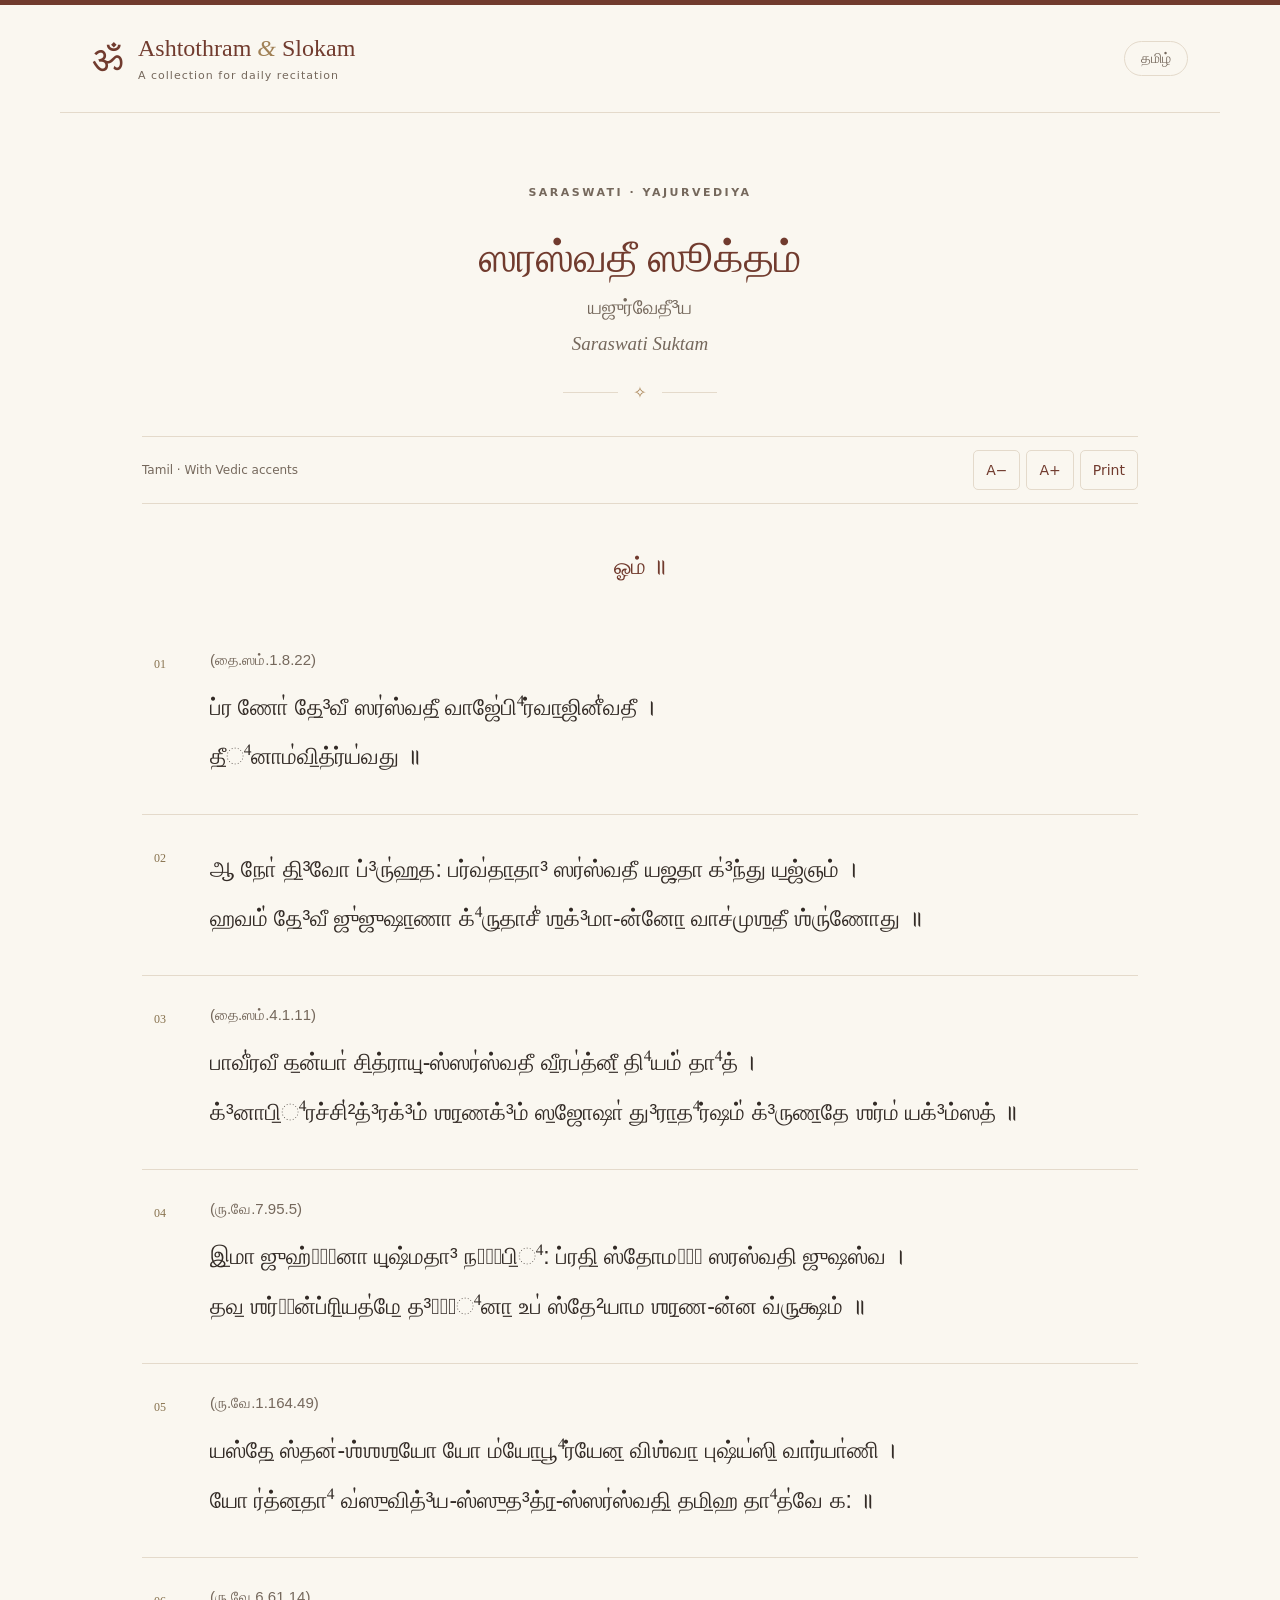
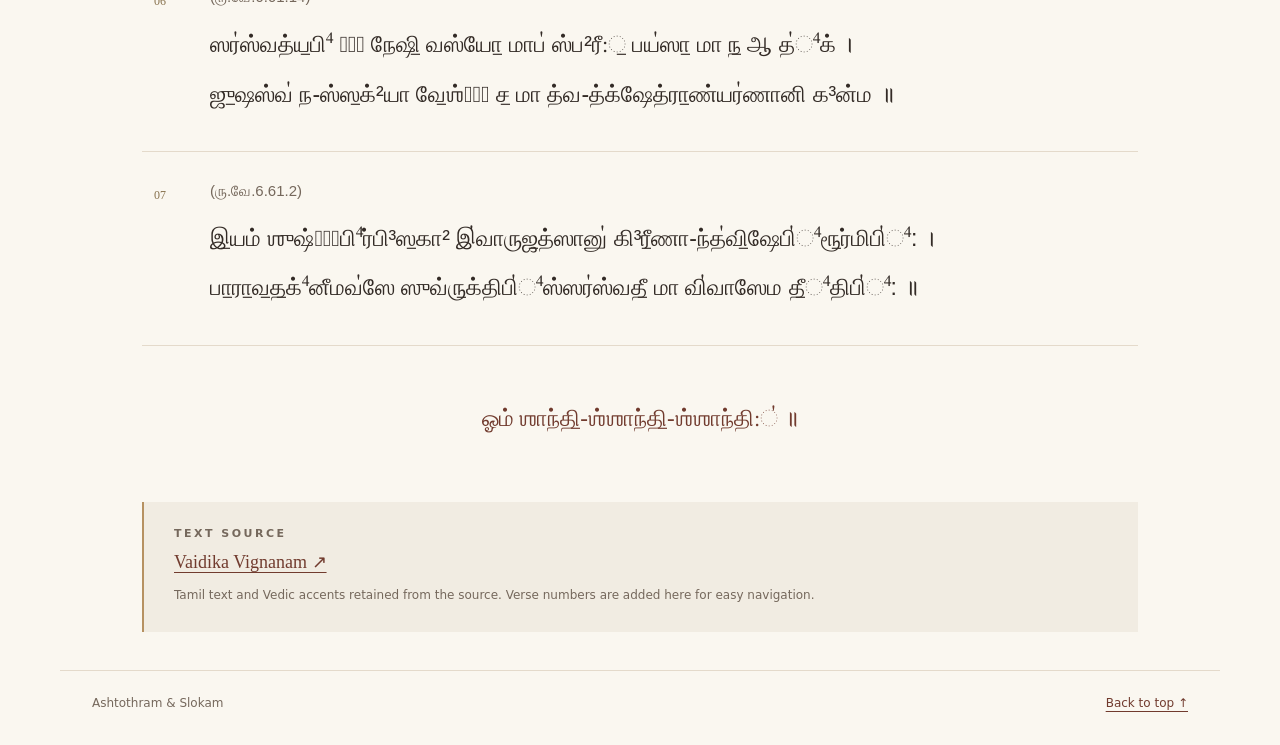
==== index.html @ 76d137a7 "Create Tamil Saraswati Suktam reading site" ====
<!doctype html>
<html lang="ta">
<head>
<meta charset="utf-8">
<meta name="viewport" content="width=device-width, initial-scale=1">
<meta name="theme-color" content="#713b2e">
<meta name="description" content="Saraswati Suktam (Yajurvediya) in Tamil with Vedic accents. A personal collection of Ashtothram and slokam texts.">
<title>Saraswati Suktam · Ashtothram & Slokam</title>
<link rel="stylesheet" href="style.css">
<script src="script.js" defer></script>
</head>
<body id="top">
<a class="skip" href="#hymn">Skip to hymn</a>
<header class="site-header"><a class="brand" href="./" lang="en"><span class="emblem" aria-hidden="true">ॐ</span><span>Ashtothram <i>&</i> Slokam<small>A collection for daily recitation</small></span></a><span class="language">தமிழ்</span></header>
<main>
<div class="intro"><p class="eyebrow" lang="en">SARASWATI · YAJURVEDIYA</p><h1>ஸரஸ்வதீ ஸூக்தம்</h1><p class="subtitle">யஜுர்வேதீ³ய</p><p class="english-title" lang="en">Saraswati Suktam</p><div class="ornament" aria-hidden="true"><span></span>✧<span></span></div></div>
<div class="reading-bar" lang="en"><span>Tamil · With Vedic accents</span><div class="controls" hidden><button id="smaller" aria-label="Decrease text size">A−</button><button id="larger" aria-label="Increase text size">A+</button><button id="print">Print</button></div></div>
<article id="hymn" tabindex="-1" aria-label="ஸரஸ்வதீ ஸூக்தம்">
<p class="invocation">ஓம் ॥</p>
<section class="verse" id="verse-1"><a class="verse-number" href="#verse-1" aria-label="Verse 1">01</a><div><p class="reference">(தை.ஸம்.1.8.22)</p><p class="mantra">ப்ர ணோ॑ தே॒³வீ ஸர॑ஸ்வதீ॒ வாஜே॑பி⁴ர்வா॒ஜினீ॑வதீ ।<br>தீ॒⁴னாம॑வி॒த்ர்ய॑வது ॥</p></div></section>
<section class="verse" id="verse-2"><a class="verse-number" href="#verse-2" aria-label="Verse 2">02</a><div><p class="mantra">ஆ நோ॑ தி॒³வோ ப்³ரு॑ஹ॒த: பர்வ॑தா॒தா³ ஸர॑ஸ்வதீ யஜ॒தா க॑³ந்து ய॒ஜ்ஞம் ।<br>ஹவம்॑ தே॒³வீ ஜு॑ஜுஷா॒ணா க்⁴ரு॒தாசீ॑ ஶ॒க்³மா-ன்னோ॒ வாச॑முஶ॒தீ ஶ்ரு॑ணோது ॥</p></div></section>
<section class="verse" id="verse-3"><a class="verse-number" href="#verse-3" aria-label="Verse 3">03</a><div><p class="reference">(தை.ஸம்.4.1.11)</p><p class="mantra">பாவீ॑ரவீ க॒ன்யா॑ சி॒த்ராயு॒-ஸ்ஸர॑ஸ்வதீ வீ॒ரப॑த்னீ॒ தி⁴யம்॑ தா⁴த் ।<br>க்³னாபி॒⁴ரச்சி॑²த்³ரக்³ம் ஶர॒ணக்³ம் ஸ॒ஜோஷா॑ து³ரா॒த⁴ர்​ஷம்॑ க்³ருண॒தே ஶர்ம॑ யக்³ம்ஸத் ॥</p></div></section>
<section class="verse" id="verse-4"><a class="verse-number" href="#verse-4" aria-label="Verse 4">04</a><div><p class="reference">(ரு.வே.7.95.5)</p><p class="mantra">இ॒மா ஜுஹ்வா᳚னா யு॒ஷ்மதா³ நமோ᳚பி॒⁴: ப்ரதி॒ ஸ்தோமம்᳚ ஸரஸ்வதி ஜுஷஸ்வ ।<br>தவ॒ ஶர்ம᳚ன்ப்ரி॒யத॑மே॒ த³தா᳚⁴னா॒ உப॑ ஸ்தே²யாம ஶர॒ண-ன்ன வ்ரு॒க்ஷம் ॥</p></div></section>
<section class="verse" id="verse-5"><a class="verse-number" href="#verse-5" aria-label="Verse 5">05</a><div><p class="reference">(ரு.வே.1.164.49)</p><p class="mantra">யஸ்தே॒ ஸ்தன॑-ஶ்ஶஶ॒யோ யோ ம॑யோ॒பூ⁴ர்யேன॒ விஶ்வா॒ புஷ்ய॑ஸி॒ வார்யா॑ணி ।<br>யோ ர॑த்ன॒தா⁴ வ॑ஸு॒வித்³ய-ஸ்ஸு॒த³த்ர॒-ஸ்ஸர॑ஸ்வதி॒ தமி॒ஹ தா⁴த॑வே க: ॥</p></div></section>
<section class="verse" id="verse-6"><a class="verse-number" href="#verse-6" aria-label="Verse 6">06</a><div><p class="reference">(ரு.வே.6.61.14)</p><p class="mantra">ஸர॑ஸ்வத்ய॒பி⁴ நோ᳚ நேஷி॒ வஸ்யோ॒ மாப॑ ஸ்ப²ரீ:॒ பய॑ஸா॒ மா ந॒ ஆ த॑⁴க் ।<br>ஜு॒ஷஸ்வ॑ ந-ஸ்ஸ॒க்²யா வே॒ஶ்யா᳚ ச॒ மா த்வ-த்க்ஷேத்ரா॒ண்யர॑ணானி க³ன்ம ॥</p></div></section>
<section class="verse" id="verse-7"><a class="verse-number" href="#verse-7" aria-label="Verse 7">07</a><div><p class="reference">(ரு.வே.6.61.2)</p><p class="mantra">இ॒யம் ஶுஷ்மே᳚பி⁴ர்பி³ஸ॒கா² இ॑வாருஜ॒த்ஸானு॑ கி³ரீ॒ணா-ந்த॑வி॒ஷேபி॑⁴ரூ॒ர்மிபி॑⁴: ।<br>பா॒ரா॒வ॒த॒க்⁴னீமவ॑ஸே ஸுவ்ரு॒க்திபி॑⁴ஸ்ஸர॑ஸ்வதீ॒ மா வி॑வாஸேம தீ॒⁴திபி॑⁴: ॥</p></div></section>
<p class="closing">ஓம் ஶாந்தி॒-ஶ்ஶாந்தி॒-ஶ்ஶாந்தி:॑ ॥</p>
</article>
<aside class="source" lang="en"><p class="eyebrow">TEXT SOURCE</p><a href="https://vignanam.org/tamil/saraswati-suktam-yajurvediya.html">Vaidika Vignanam ↗</a><p>Tamil text and Vedic accents retained from the source. Verse numbers are added here for easy navigation.</p></aside>
</main>
<footer lang="en"><span>Ashtothram & Slokam</span><a href="#top">Back to top ↑</a></footer>
</body>
</html>
---- style.css ----
:root{color-scheme:light;--paper:#faf7f0;--ink:#332b26;--accent:#713b2e;--muted:#75685c;--line:#e4dacb;--verse-size:23px}*{box-sizing:border-box}html{scroll-behavior:smooth;scroll-padding-top:24px}body{margin:0;background:var(--paper);color:var(--ink);font-family:system-ui,-apple-system,sans-serif;border-top:5px solid var(--accent)}a{color:var(--accent);text-underline-offset:4px}a:focus-visible,button:focus-visible{outline:3px solid #ac722c;outline-offset:5px}.site-header{max-width:1160px;margin:auto;padding:30px 32px;display:flex;align-items:center;justify-content:space-between;border-bottom:1px solid var(--line)}.brand{display:flex;gap:15px;align-items:center;text-decoration:none;font-family:Georgia,serif;font-size:24px}.brand i{font-weight:normal;color:#a08055}.brand small{display:block;font:11px system-ui,sans-serif;letter-spacing:1px;color:var(--muted);margin-top:7px}.emblem{font-size:37px}.language{font-size:14px;color:var(--muted);border:1px solid var(--line);border-radius:30px;padding:8px 16px}main{max-width:1060px;margin:auto;padding:0 32px}.intro{text-align:center;padding:62px 0 34px}.eyebrow{font-size:11px;font-weight:600;letter-spacing:2.5px;color:var(--muted)}h1{font-family:"Tamil Sangam MN","Noto Sans Tamil",Latha,serif;color:var(--accent);font-weight:500;font-size:clamp(28px,4.5vw,43px);line-height:1.7;margin:22px 0 2px}.subtitle{font-family:"Tamil Sangam MN",Latha,sans-serif;font-size:20px;margin:0;color:var(--muted)}.english-title{font-family:Georgia,serif;font-size:19px;font-style:italic;margin:14px 0;color:var(--muted)}.ornament{display:flex;align-items:center;justify-content:center;gap:15px;color:#aa8557;margin-top:28px}.ornament span{height:1px;width:55px;background:var(--line)}.reading-bar{display:flex;justify-content:space-between;align-items:center;gap:12px;border-block:1px solid var(--line);padding:13px 0;color:var(--muted);font-size:12px}.controls{display:flex;gap:6px}.controls[hidden]{display:none}button{border:1px solid var(--line);background:transparent;border-radius:5px;min-height:40px;min-width:42px;padding:8px 12px;color:var(--accent);font:14px system-ui;cursor:pointer}button:hover{background:#eee5d7}button:disabled{opacity:.4;cursor:default}article{padding:30px 0 10px}.invocation,.closing{text-align:center;font-family:"Tamil Sangam MN","Noto Sans Tamil",Latha,serif;color:var(--accent);font-size:var(--verse-size);line-height:2.2}.invocation{margin:8px 0 28px}.verse{display:grid;grid-template-columns:38px minmax(0,1fr);gap:18px;padding:30px 12px 32px;border-bottom:1px solid var(--line);scroll-margin-top:24px}.verse:target{background:#f0e7d8;border-radius:6px}.verse-number{font:12px Georgia,serif;color:#88734f;text-decoration:none;padding-top:6px}.reference{font-family:"Tamil Sangam MN",Latha,sans-serif;font-size:15px;color:var(--muted);margin:0 0 14px}.mantra{font-family:"Tamil Sangam MN","Noto Sans Tamil",Latha,"Nirmala UI",sans-serif;font-size:var(--verse-size);line-height:2.15;overflow-wrap:anywhere;margin:0}.closing{padding:25px 0;overflow-wrap:anywhere}.source{margin:0 0 38px;padding:25px 30px;background:#f1ece2;border-left:2px solid #b69161}.source .eyebrow{margin-top:0}.source a{font-family:Georgia,serif;font-size:18px}.source p:last-child{color:var(--muted);font-size:12px;line-height:1.8;margin-bottom:0}footer{max-width:1160px;margin:auto;border-top:1px solid var(--line);padding:25px 32px 35px;display:flex;justify-content:space-between;gap:15px;font-size:12px;color:var(--muted)}.skip{position:absolute;left:16px;top:-100px;padding:12px;background:white;z-index:10}.skip:focus{top:10px}@media(max-width:600px){.site-header{padding:22px 18px}.brand{font-size:18px;gap:10px}.brand small{font-size:9px;letter-spacing:.2px}.emblem{font-size:30px}.language{padding:6px 10px;font-size:12px}main{padding:0 18px}.intro{padding:38px 0 26px}.reading-bar{font-size:10px}.verse{gap:7px;grid-template-columns:24px minmax(0,1fr);padding:24px 0}.mantra{font-size:calc(var(--verse-size) - 2px);line-height:2.2}.source{padding:20px}footer{padding:22px 18px}.closing{font-size:20px}}@media(prefers-reduced-motion:reduce){html{scroll-behavior:auto}}@media print{body{background:white;border:0}.site-header,.reading-bar,footer,.skip,.ornament{display:none}.intro{padding:0 0 15px}main{max-width:none;padding:0}h1{font-size:26px}.verse{break-inside:avoid;padding:14px 0}.mantra{font-size:16px;line-height:1.9}.reference{font-size:11px}.invocation,.closing{font-size:17px;margin:10px 0;padding:0}.source{background:none;margin:15px 0 0;padding:10px}.source a::after{content:" (" attr(href) ")";font:10px sans-serif}.source p{font-size:10px}}
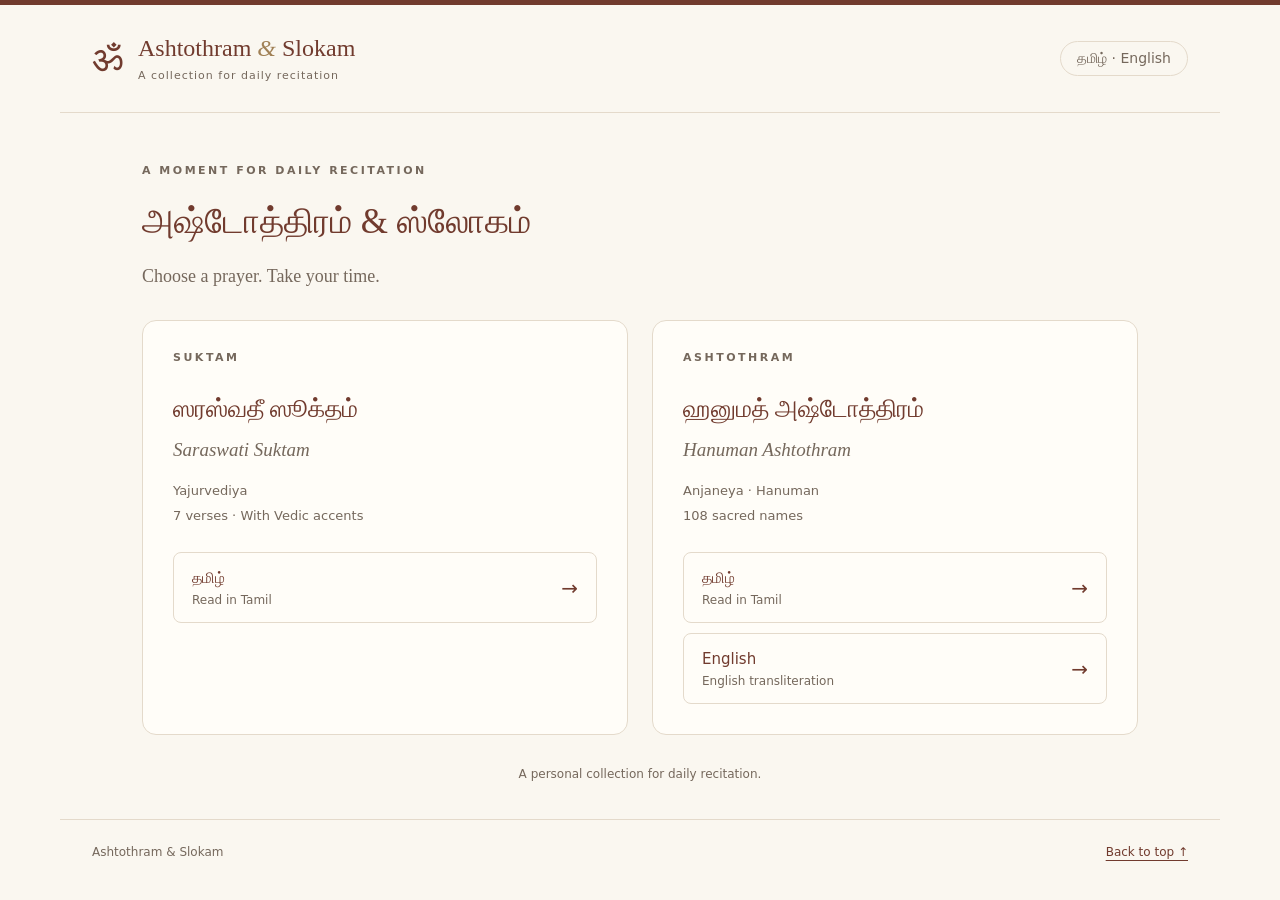
==== commit c82f6eee: "Add Hanuman Ashtothram and a card-based prayer collection" ====
--- a/index.html
+++ b/index.html
@@ -4,30 +4,20 @@
 <meta charset="utf-8">
 <meta name="viewport" content="width=device-width, initial-scale=1">
 <meta name="theme-color" content="#713b2e">
-<meta name="description" content="Saraswati Suktam (Yajurvediya) in Tamil with Vedic accents. A personal collection of Ashtothram and slokam texts.">
-<title>Saraswati Suktam · Ashtothram & Slokam</title>
+<meta name="description" content="A personal collection of prayers: Saraswati Suktam in Tamil and Hanuman Ashtothram in Tamil and English transliteration.">
+<title>Ashtothram & Slokam · Prayer collection</title>
 <link rel="stylesheet" href="style.css">
-<script src="script.js" defer></script>
+
 </head>
 <body id="top">
-<a class="skip" href="#hymn">Skip to hymn</a>
-<header class="site-header"><a class="brand" href="./" lang="en"><span class="emblem" aria-hidden="true">ॐ</span><span>Ashtothram <i>&</i> Slokam<small>A collection for daily recitation</small></span></a><span class="language">தமிழ்</span></header>
-<main>
-<div class="intro"><p class="eyebrow" lang="en">SARASWATI · YAJURVEDIYA</p><h1>ஸரஸ்வதீ ஸூக்தம்</h1><p class="subtitle">யஜுர்வேதீ³ய</p><p class="english-title" lang="en">Saraswati Suktam</p><div class="ornament" aria-hidden="true"><span></span>✧<span></span></div></div>
-<div class="reading-bar" lang="en"><span>Tamil · With Vedic accents</span><div class="controls" hidden><button id="smaller" aria-label="Decrease text size">A−</button><button id="larger" aria-label="Increase text size">A+</button><button id="print">Print</button></div></div>
-<article id="hymn" tabindex="-1" aria-label="ஸரஸ்வதீ ஸூக்தம்">
-<p class="invocation">ஓம் ॥</p>
-<section class="verse" id="verse-1"><a class="verse-number" href="#verse-1" aria-label="Verse 1">01</a><div><p class="reference">(தை.ஸம்.1.8.22)</p><p class="mantra">ப்ர ணோ॑ தே॒³வீ ஸர॑ஸ்வதீ॒ வாஜே॑பி⁴ர்வா॒ஜினீ॑வதீ ।<br>தீ॒⁴னாம॑வி॒த்ர்ய॑வது ॥</p></div></section>
-<section class="verse" id="verse-2"><a class="verse-number" href="#verse-2" aria-label="Verse 2">02</a><div><p class="mantra">ஆ நோ॑ தி॒³வோ ப்³ரு॑ஹ॒த: பர்வ॑தா॒தா³ ஸர॑ஸ்வதீ யஜ॒தா க॑³ந்து ய॒ஜ்ஞம் ।<br>ஹவம்॑ தே॒³வீ ஜு॑ஜுஷா॒ணா க்⁴ரு॒தாசீ॑ ஶ॒க்³மா-ன்னோ॒ வாச॑முஶ॒தீ ஶ்ரு॑ணோது ॥</p></div></section>
-<section class="verse" id="verse-3"><a class="verse-number" href="#verse-3" aria-label="Verse 3">03</a><div><p class="reference">(தை.ஸம்.4.1.11)</p><p class="mantra">பாவீ॑ரவீ க॒ன்யா॑ சி॒த்ராயு॒-ஸ்ஸர॑ஸ்வதீ வீ॒ரப॑த்னீ॒ தி⁴யம்॑ தா⁴த் ।<br>க்³னாபி॒⁴ரச்சி॑²த்³ரக்³ம் ஶர॒ணக்³ம் ஸ॒ஜோஷா॑ து³ரா॒த⁴ர்​ஷம்॑ க்³ருண॒தே ஶர்ம॑ யக்³ம்ஸத் ॥</p></div></section>
-<section class="verse" id="verse-4"><a class="verse-number" href="#verse-4" aria-label="Verse 4">04</a><div><p class="reference">(ரு.வே.7.95.5)</p><p class="mantra">இ॒மா ஜுஹ்வா᳚னா யு॒ஷ்மதா³ நமோ᳚பி॒⁴: ப்ரதி॒ ஸ்தோமம்᳚ ஸரஸ்வதி ஜுஷஸ்வ ।<br>தவ॒ ஶர்ம᳚ன்ப்ரி॒யத॑மே॒ த³தா᳚⁴னா॒ உப॑ ஸ்தே²யாம ஶர॒ண-ன்ன வ்ரு॒க்ஷம் ॥</p></div></section>
-<section class="verse" id="verse-5"><a class="verse-number" href="#verse-5" aria-label="Verse 5">05</a><div><p class="reference">(ரு.வே.1.164.49)</p><p class="mantra">யஸ்தே॒ ஸ்தன॑-ஶ்ஶஶ॒யோ யோ ம॑யோ॒பூ⁴ர்யேன॒ விஶ்வா॒ புஷ்ய॑ஸி॒ வார்யா॑ணி ।<br>யோ ர॑த்ன॒தா⁴ வ॑ஸு॒வித்³ய-ஸ்ஸு॒த³த்ர॒-ஸ்ஸர॑ஸ்வதி॒ தமி॒ஹ தா⁴த॑வே க: ॥</p></div></section>
-<section class="verse" id="verse-6"><a class="verse-number" href="#verse-6" aria-label="Verse 6">06</a><div><p class="reference">(ரு.வே.6.61.14)</p><p class="mantra">ஸர॑ஸ்வத்ய॒பி⁴ நோ᳚ நேஷி॒ வஸ்யோ॒ மாப॑ ஸ்ப²ரீ:॒ பய॑ஸா॒ மா ந॒ ஆ த॑⁴க் ।<br>ஜு॒ஷஸ்வ॑ ந-ஸ்ஸ॒க்²யா வே॒ஶ்யா᳚ ச॒ மா த்வ-த்க்ஷேத்ரா॒ண்யர॑ணானி க³ன்ம ॥</p></div></section>
-<section class="verse" id="verse-7"><a class="verse-number" href="#verse-7" aria-label="Verse 7">07</a><div><p class="reference">(ரு.வே.6.61.2)</p><p class="mantra">இ॒யம் ஶுஷ்மே᳚பி⁴ர்பி³ஸ॒கா² இ॑வாருஜ॒த்ஸானு॑ கி³ரீ॒ணா-ந்த॑வி॒ஷேபி॑⁴ரூ॒ர்மிபி॑⁴: ।<br>பா॒ரா॒வ॒த॒க்⁴னீமவ॑ஸே ஸுவ்ரு॒க்திபி॑⁴ஸ்ஸர॑ஸ்வதீ॒ மா வி॑வாஸேம தீ॒⁴திபி॑⁴: ॥</p></div></section>
-<p class="closing">ஓம் ஶாந்தி॒-ஶ்ஶாந்தி॒-ஶ்ஶாந்தி:॑ ॥</p>
-</article>
-<aside class="source" lang="en"><p class="eyebrow">TEXT SOURCE</p><a href="https://vignanam.org/tamil/saraswati-suktam-yajurvediya.html">Vaidika Vignanam ↗</a><p>Tamil text and Vedic accents retained from the source. Verse numbers are added here for easy navigation.</p></aside>
-</main>
-<footer lang="en"><span>Ashtothram & Slokam</span><a href="#top">Back to top ↑</a></footer>
-</body>
-</html>
+<a class="skip" href="#collection">Skip to prayers</a>
+<header class="site-header"><a class="brand" href="./" lang="en"><span class="emblem" aria-hidden="true">ॐ</span><span>Ashtothram <i>&</i> Slokam<small>A collection for daily recitation</small></span></a><span class="language">தமிழ் · English</span></header>
+<main class="collection-home" id="collection">
+<div class="collection-intro"><p class="eyebrow" lang="en">A MOMENT FOR DAILY RECITATION</p><h1>அஷ்டோத்திரம் &amp; ஸ்லோகம்</h1><p lang="en">Choose a prayer. Take your time.</p></div>
+<div class="prayer-grid">
+<section class="prayer-card" aria-labelledby="saraswati-title"><p class="eyebrow" lang="en">SUKTAM</p><h2 id="saraswati-title">ஸரஸ்வதீ ஸூக்தம்</h2><p class="card-subtitle" lang="en">Saraswati Suktam</p><p class="card-description" lang="en">Yajurvediya<br>7 verses · With Vedic accents</p><nav class="reading-links" aria-label="Read Saraswati Suktam"><a href="saraswati-suktam.html"><span><strong>தமிழ்</strong><small lang="en">Read in Tamil</small></span><span aria-hidden="true">→</span></a></nav></section>
+<section class="prayer-card" aria-labelledby="hanuman-title"><p class="eyebrow" lang="en">ASHTOTHRAM</p><h2 id="hanuman-title">ஹனுமத் அஷ்டோத்திரம்</h2><p class="card-subtitle" lang="en">Hanuman Ashtothram</p><p class="card-description" lang="en">Anjaneya · Hanuman<br>108 sacred names</p><nav class="reading-links" aria-label="Read Hanuman Ashtothram"><a href="hanuman-ashtothram.html#tamil"><span><strong>தமிழ்</strong><small lang="en">Read in Tamil</small></span><span aria-hidden="true">→</span></a><a href="hanuman-ashtothram.html#english" lang="en"><span><strong>English</strong><small>English transliteration</small></span><span aria-hidden="true">→</span></a></nav></section>
+</div>
+<p class="collection-note" lang="en">A personal collection for daily recitation.</p>
+</main><footer lang="en"><span>Ashtothram &amp; Slokam</span><a href="#top">Back to top ↑</a></footer>
+</body></html>
--- a/style.css
+++ b/style.css
@@ -1 +1,5 @@
 :root{color-scheme:light;--paper:#faf7f0;--ink:#332b26;--accent:#713b2e;--muted:#75685c;--line:#e4dacb;--verse-size:23px}*{box-sizing:border-box}html{scroll-behavior:smooth;scroll-padding-top:24px}body{margin:0;background:var(--paper);color:var(--ink);font-family:system-ui,-apple-system,sans-serif;border-top:5px solid var(--accent)}a{color:var(--accent);text-underline-offset:4px}a:focus-visible,button:focus-visible{outline:3px solid #ac722c;outline-offset:5px}.site-header{max-width:1160px;margin:auto;padding:30px 32px;display:flex;align-items:center;justify-content:space-between;border-bottom:1px solid var(--line)}.brand{display:flex;gap:15px;align-items:center;text-decoration:none;font-family:Georgia,serif;font-size:24px}.brand i{font-weight:normal;color:#a08055}.brand small{display:block;font:11px system-ui,sans-serif;letter-spacing:1px;color:var(--muted);margin-top:7px}.emblem{font-size:37px}.language{font-size:14px;color:var(--muted);border:1px solid var(--line);border-radius:30px;padding:8px 16px}main{max-width:1060px;margin:auto;padding:0 32px}.intro{text-align:center;padding:62px 0 34px}.eyebrow{font-size:11px;font-weight:600;letter-spacing:2.5px;color:var(--muted)}h1{font-family:"Tamil Sangam MN","Noto Sans Tamil",Latha,serif;color:var(--accent);font-weight:500;font-size:clamp(28px,4.5vw,43px);line-height:1.7;margin:22px 0 2px}.subtitle{font-family:"Tamil Sangam MN",Latha,sans-serif;font-size:20px;margin:0;color:var(--muted)}.english-title{font-family:Georgia,serif;font-size:19px;font-style:italic;margin:14px 0;color:var(--muted)}.ornament{display:flex;align-items:center;justify-content:center;gap:15px;color:#aa8557;margin-top:28px}.ornament span{height:1px;width:55px;background:var(--line)}.reading-bar{display:flex;justify-content:space-between;align-items:center;gap:12px;border-block:1px solid var(--line);padding:13px 0;color:var(--muted);font-size:12px}.controls{display:flex;gap:6px}.controls[hidden]{display:none}button{border:1px solid var(--line);background:transparent;border-radius:5px;min-height:40px;min-width:42px;padding:8px 12px;color:var(--accent);font:14px system-ui;cursor:pointer}button:hover{background:#eee5d7}button:disabled{opacity:.4;cursor:default}article{padding:30px 0 10px}.invocation,.closing{text-align:center;font-family:"Tamil Sangam MN","Noto Sans Tamil",Latha,serif;color:var(--accent);font-size:var(--verse-size);line-height:2.2}.invocation{margin:8px 0 28px}.verse{display:grid;grid-template-columns:38px minmax(0,1fr);gap:18px;padding:30px 12px 32px;border-bottom:1px solid var(--line);scroll-margin-top:24px}.verse:target{background:#f0e7d8;border-radius:6px}.verse-number{font:12px Georgia,serif;color:#88734f;text-decoration:none;padding-top:6px}.reference{font-family:"Tamil Sangam MN",Latha,sans-serif;font-size:15px;color:var(--muted);margin:0 0 14px}.mantra{font-family:"Tamil Sangam MN","Noto Sans Tamil",Latha,"Nirmala UI",sans-serif;font-size:var(--verse-size);line-height:2.15;overflow-wrap:anywhere;margin:0}.closing{padding:25px 0;overflow-wrap:anywhere}.source{margin:0 0 38px;padding:25px 30px;background:#f1ece2;border-left:2px solid #b69161}.source .eyebrow{margin-top:0}.source a{font-family:Georgia,serif;font-size:18px}.source p:last-child{color:var(--muted);font-size:12px;line-height:1.8;margin-bottom:0}footer{max-width:1160px;margin:auto;border-top:1px solid var(--line);padding:25px 32px 35px;display:flex;justify-content:space-between;gap:15px;font-size:12px;color:var(--muted)}.skip{position:absolute;left:16px;top:-100px;padding:12px;background:white;z-index:10}.skip:focus{top:10px}@media(max-width:600px){.site-header{padding:22px 18px}.brand{font-size:18px;gap:10px}.brand small{font-size:9px;letter-spacing:.2px}.emblem{font-size:30px}.language{padding:6px 10px;font-size:12px}main{padding:0 18px}.intro{padding:38px 0 26px}.reading-bar{font-size:10px}.verse{gap:7px;grid-template-columns:24px minmax(0,1fr);padding:24px 0}.mantra{font-size:calc(var(--verse-size) - 2px);line-height:2.2}.source{padding:20px}footer{padding:22px 18px}.closing{font-size:20px}}@media(prefers-reduced-motion:reduce){html{scroll-behavior:auto}}@media print{body{background:white;border:0}.site-header,.reading-bar,footer,.skip,.ornament{display:none}.intro{padding:0 0 15px}main{max-width:none;padding:0}h1{font-size:26px}.verse{break-inside:avoid;padding:14px 0}.mantra{font-size:16px;line-height:1.9}.reference{font-size:11px}.invocation,.closing{font-size:17px;margin:10px 0;padding:0}.source{background:none;margin:15px 0 0;padding:10px}.source a::after{content:" (" attr(href) ")";font:10px sans-serif}.source p{font-size:10px}}
+
+.collection-nav{display:flex;flex-wrap:wrap;gap:8px 24px;padding:20px 0;border-bottom:1px solid var(--line);font-size:13px}.collection-nav a{text-decoration:none;padding:6px 0;color:var(--muted)}.collection-nav a[aria-current="page"]{color:var(--accent);box-shadow:0 2px var(--accent)}.section-title{font-size:21px;font-weight:500;color:var(--accent);margin:25px 0}.names{list-style:none;padding:0;margin:0}.names li{display:grid;grid-template-columns:38px minmax(0,1fr);gap:18px;padding:15px 12px;border-bottom:1px solid var(--line);break-inside:avoid;scroll-margin-top:24px}.names li:target{background:#f0e7d8;border-radius:6px}.names .verse-number{padding-top:12px}.english-names .mantra,.english-closing{font-family:Georgia,serif}.transliteration-note{font-size:13px;color:var(--muted);line-height:1.7}#english{border-top:1px solid var(--line);padding-top:24px}@media(max-width:600px){.names li{grid-template-columns:28px minmax(0,1fr);gap:8px;padding:12px 0}.reading-bar{flex-wrap:wrap}.collection-nav{gap:8px 18px}}@media print{.collection-nav{display:none}.names li{padding:5px 0}.names .verse-number{padding-top:6px}.section-title{font-size:18px}#english{break-before:page}.transliteration-note{font-size:10px}}
+
+.collection-home{max-width:1060px;padding-bottom:26px}.collection-intro{padding:40px 0 28px}.collection-intro h1{font-size:clamp(25px,3.5vw,35px);margin:15px 0 8px}.collection-intro>p:last-child{font-family:Georgia,serif;font-size:18px;color:var(--muted);margin:0;line-height:1.8}.prayer-grid{display:grid;grid-template-columns:repeat(2,minmax(0,1fr));gap:24px}.prayer-card{min-width:0;background:#fffdf8;border:1px solid var(--line);border-radius:14px;padding:30px}.prayer-card>.eyebrow{margin:0 0 22px}.prayer-card h2{font-family:"Tamil Sangam MN","Noto Sans Tamil",Latha,serif;font-size:25px;font-weight:500;color:var(--accent);line-height:1.8;margin:0 0 8px;overflow-wrap:anywhere}.card-subtitle{font:italic 19px Georgia,serif;color:var(--muted);margin:0 0 18px}.card-description{font-size:13px;line-height:1.9;color:var(--muted);margin:0 0 24px}.reading-links{display:grid;gap:10px}.reading-links a{display:flex;justify-content:space-between;align-items:center;gap:14px;text-decoration:none;padding:15px 18px;border:1px solid var(--line);border-radius:8px}.reading-links a:hover{background:#f5eee3;border-color:#b69161}.reading-links strong{font-size:15px;font-weight:500}.reading-links small{display:block;color:var(--muted);font-size:12px;margin-top:6px}.reading-links a>span:last-child{font-size:20px}.collection-note{font-size:12px;color:var(--muted);text-align:center;margin:32px 0 12px}@media(max-width:650px){.prayer-grid{grid-template-columns:1fr;gap:18px}.prayer-card{padding:24px}.collection-intro{padding-top:28px}.prayer-card h2{font-size:24px}}@media print{.prayer-grid{display:block}.prayer-card{break-inside:avoid;margin-bottom:20px}}
